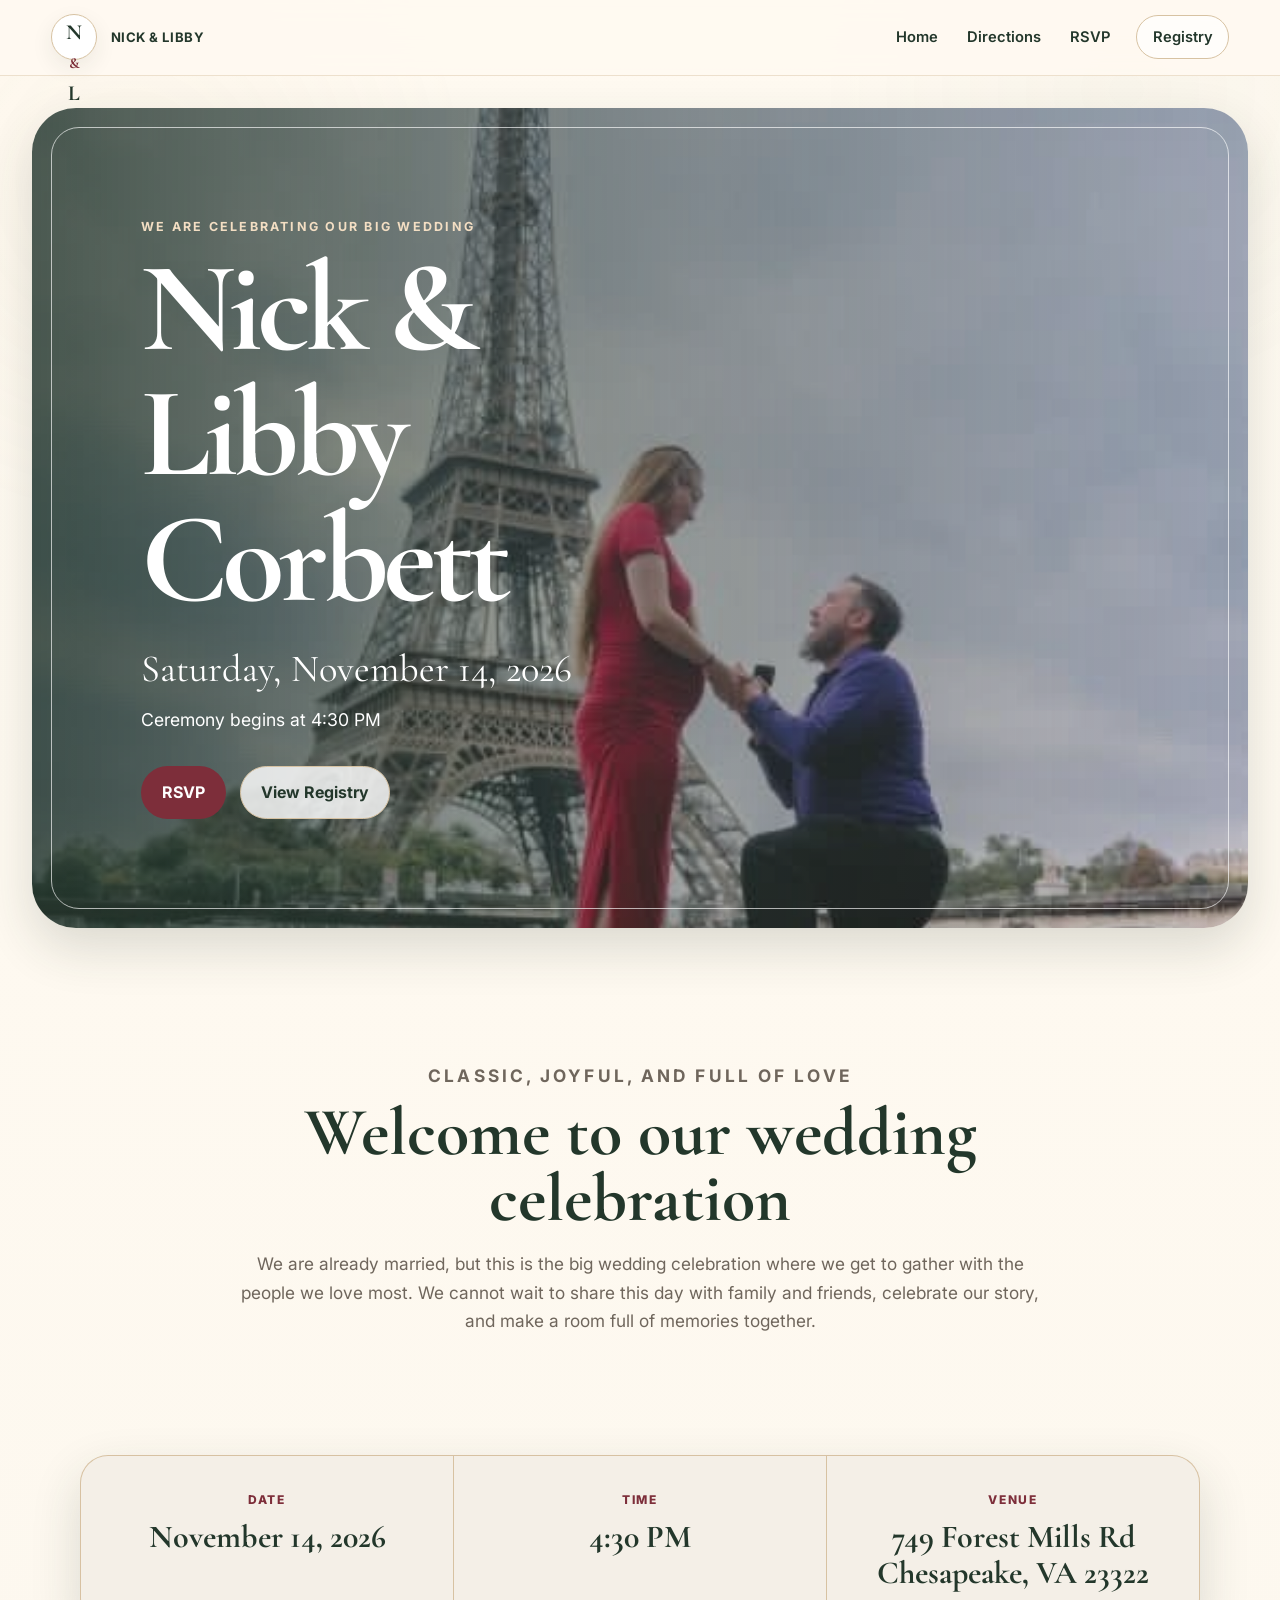
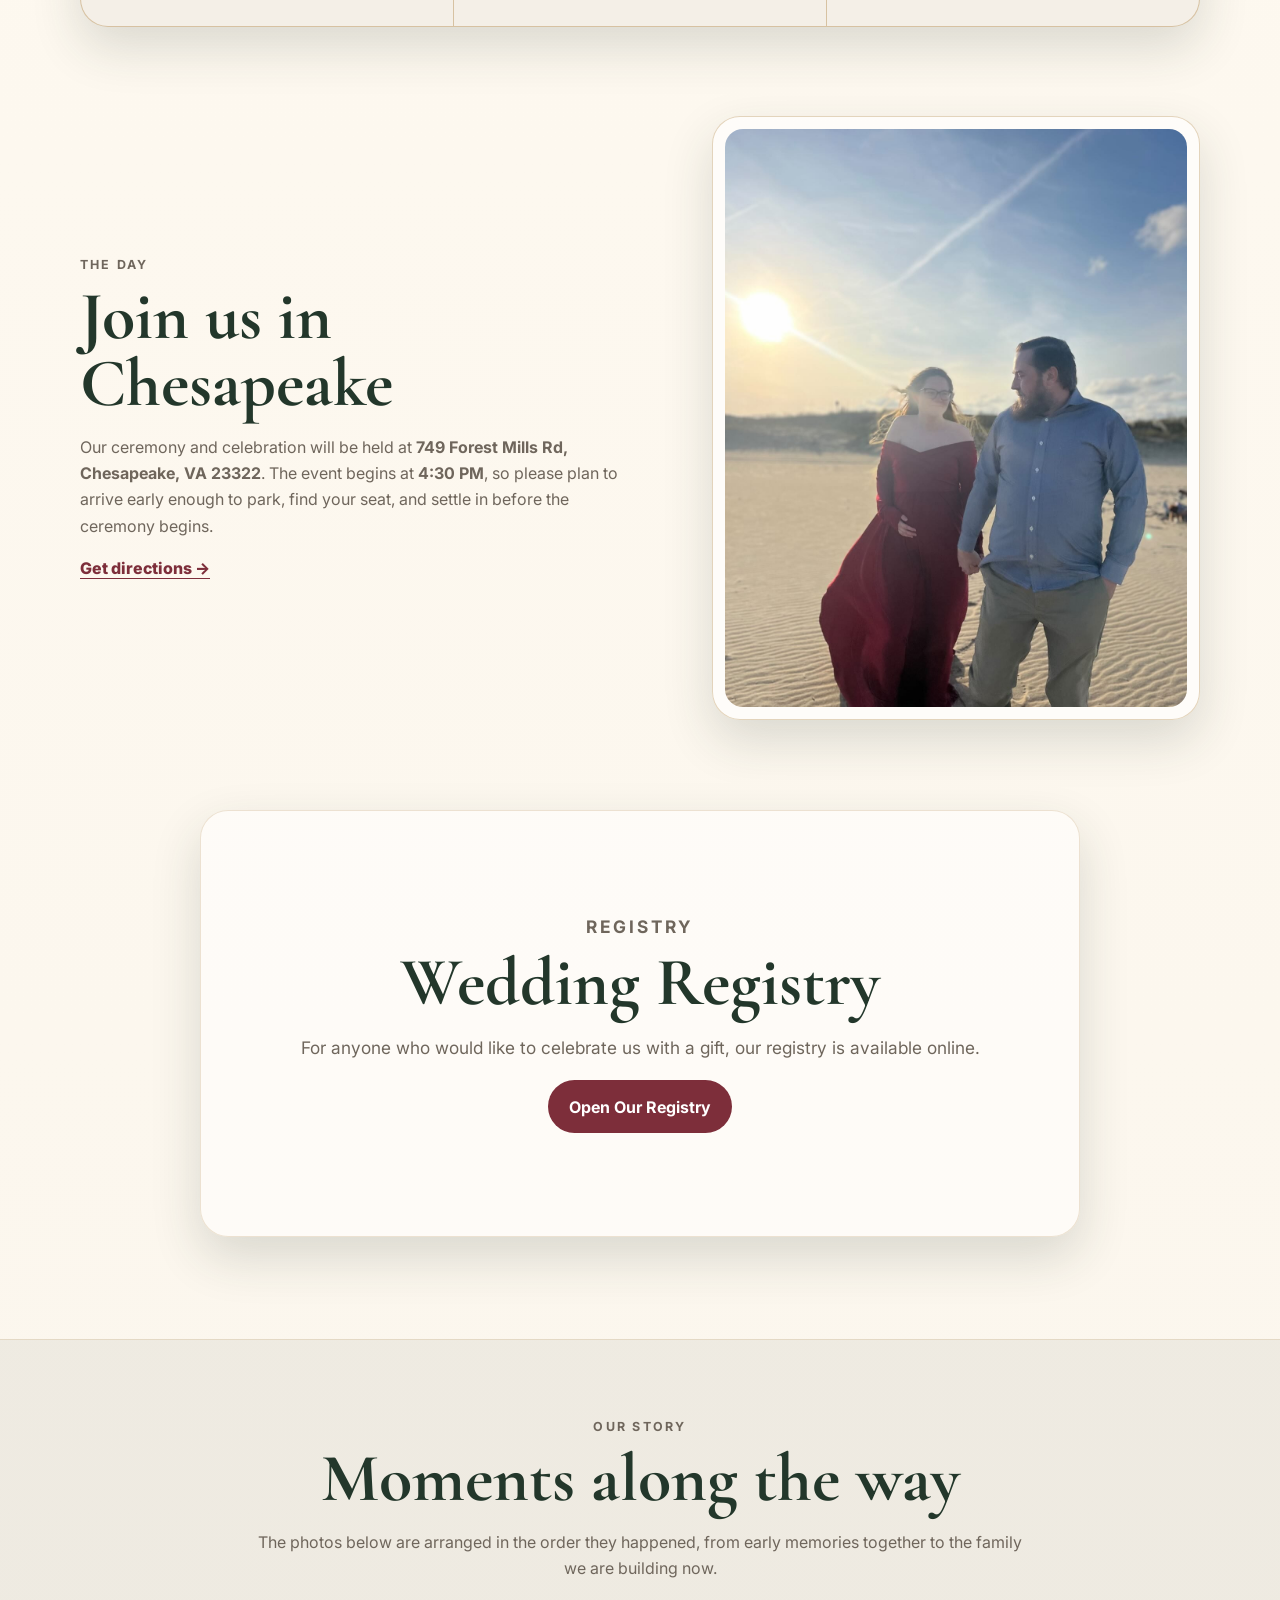
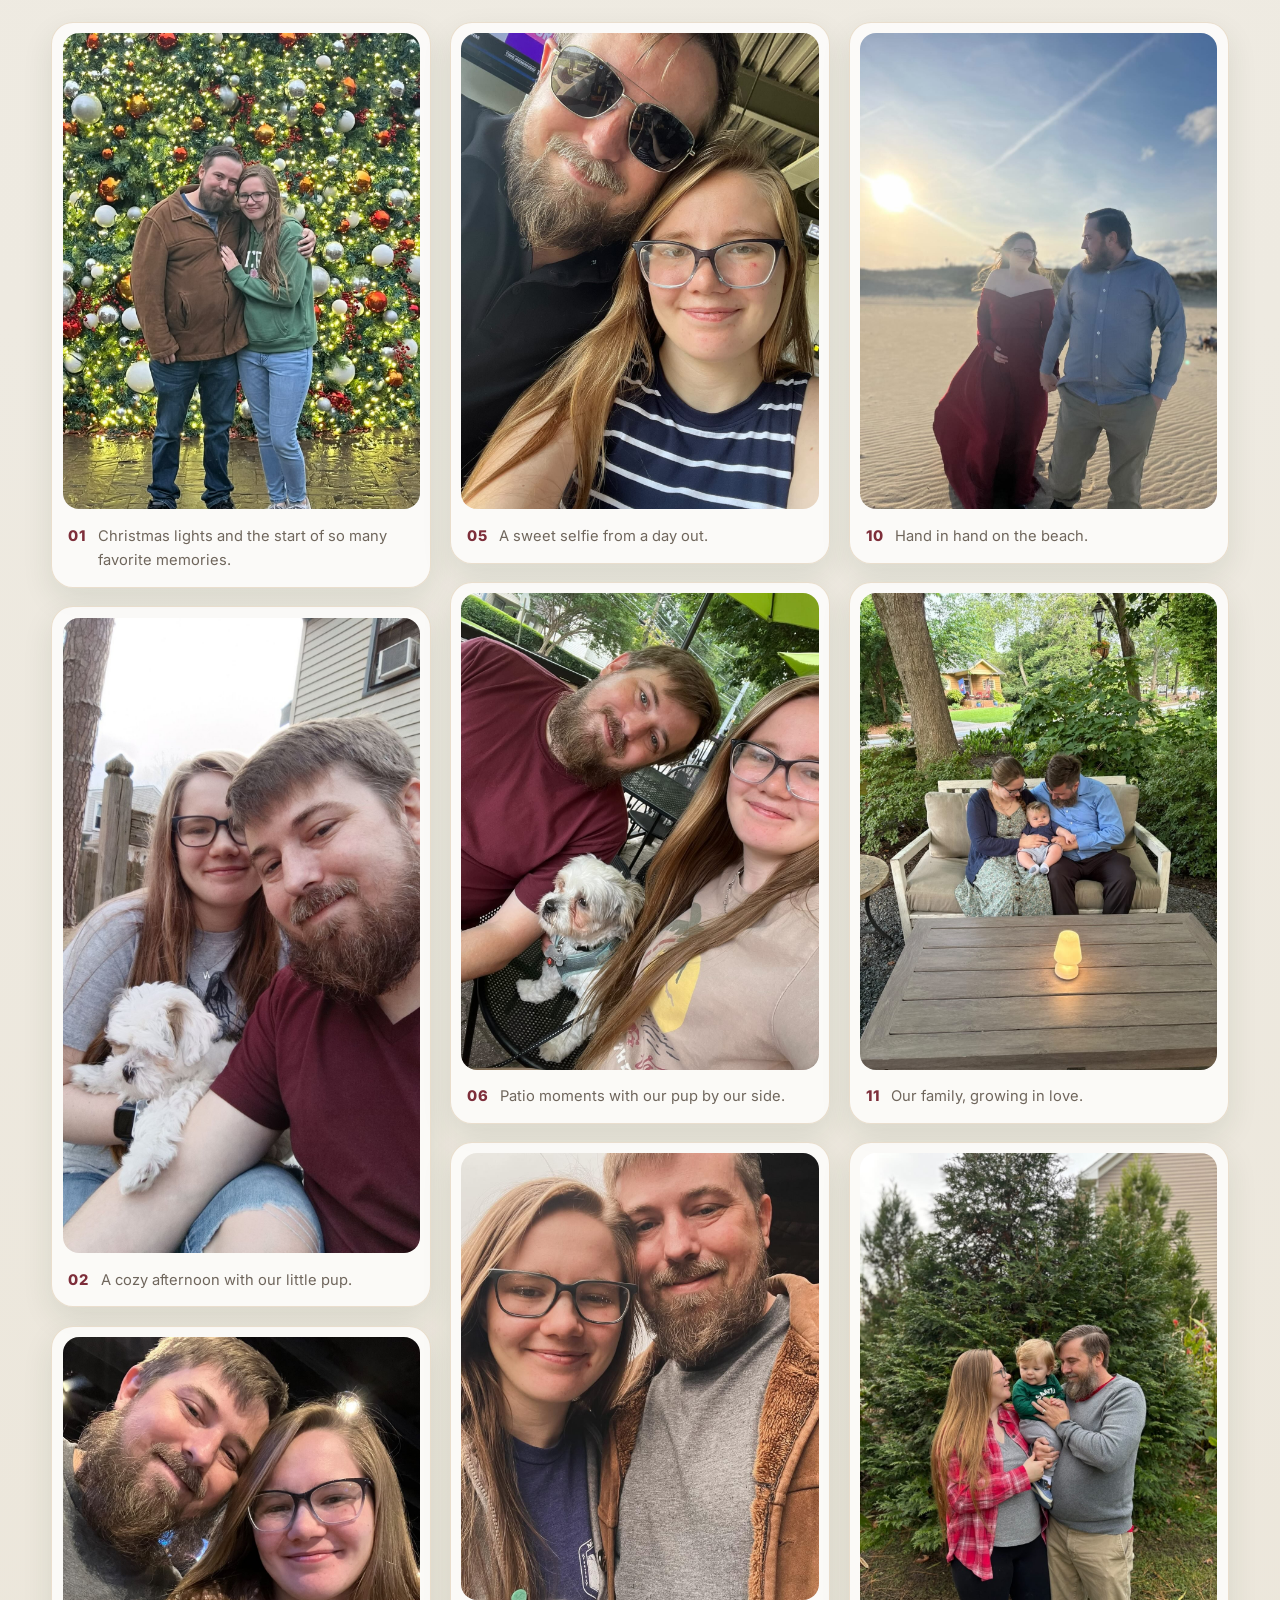
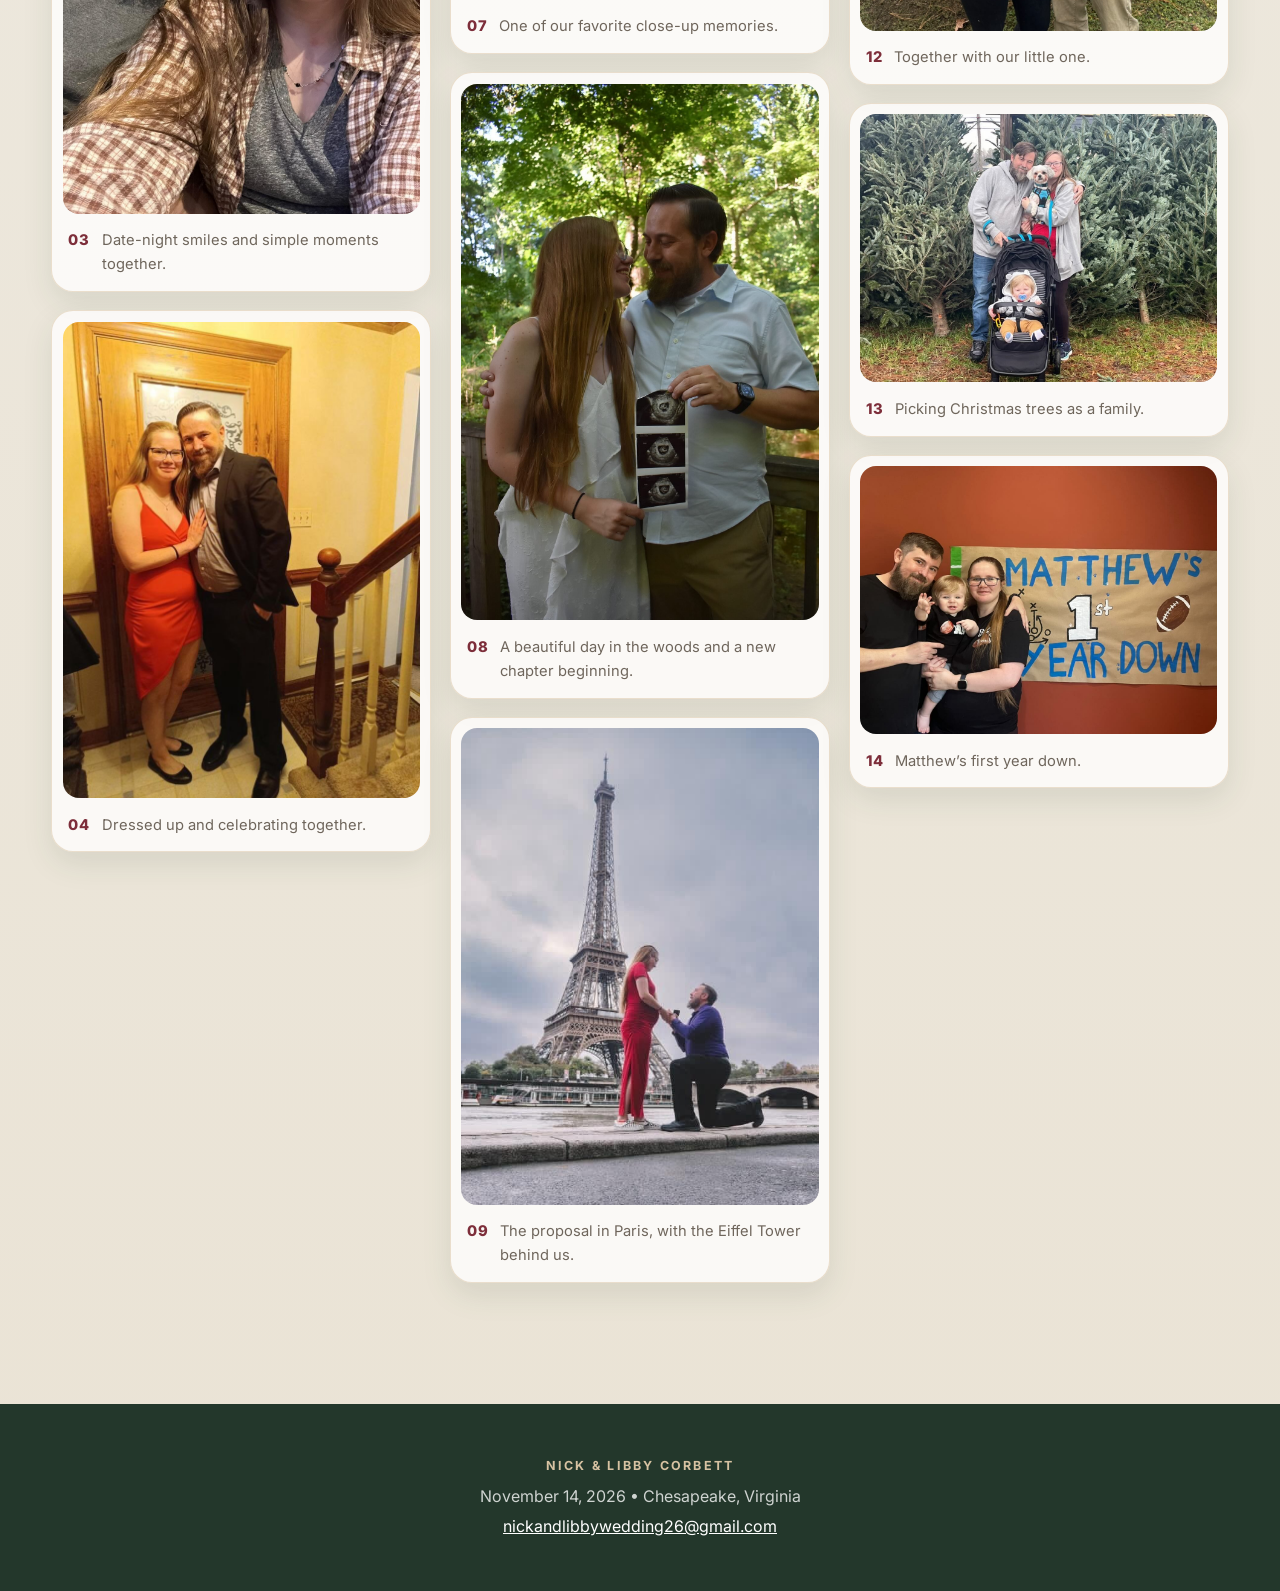
==== index.html @ ddfa7943 "Add files via upload" ====
<!doctype html>
<html lang="en">
<head>
  <meta charset="utf-8">
  <meta name="viewport" content="width=device-width, initial-scale=1">
  <title>Nick & Libby Corbett Wedding</title>
  <meta name="description" content="Wedding celebration website for Nick Corbett and Libby Corbett on November 14, 2026 in Chesapeake, Virginia.">
  <link rel="preconnect" href="https://fonts.googleapis.com">
  <link rel="preconnect" href="https://fonts.gstatic.com" crossorigin>
  <link href="https://fonts.googleapis.com/css2?family=Cormorant+Garamond:wght@500;600;700&family=Inter:wght@400;500;600;700&display=swap" rel="stylesheet">
  <link rel="stylesheet" href="styles.css">
</head>
<body>

<header class="site-header">
  <a class="brand" href="index.html" aria-label="Nick and Libby wedding home">
    <span class="brand-mark">N<span>&</span>L</span>
    <span class="brand-text">Nick & Libby</span>
  </a>
  <button class="nav-toggle" aria-label="Open navigation" aria-expanded="false">☰</button>
  <nav class="main-nav" aria-label="Main navigation">
    <a href="index.html">Home</a>
    <a href="directions.html">Directions</a>
    <a href="rsvp.html">RSVP</a>
    <a class="nav-registry" href="https://www.myregistry.com/wedding-registry/nicholas-corbett-and-libby-menden-chesapeake-va/5467457" target="_blank" rel="noopener">Registry</a>
  </nav>
</header>

<main>
  <section class="hero">
    <div class="hero-media" role="img" aria-label="Nick proposing to Libby in Paris"></div>
    <div class="hero-panel">
      <p class="eyebrow">We are celebrating our big wedding</p>
      <h1>Nick & Libby Corbett</h1>
      <p class="hero-date">Saturday, November 14, 2026</p>
      <p class="hero-time">Ceremony begins at 4:30 PM</p>
      <div class="hero-actions">
        <a class="button primary" href="rsvp.html">RSVP</a>
        <a class="button secondary" href="https://www.myregistry.com/wedding-registry/nicholas-corbett-and-libby-menden-chesapeake-va/5467457" target="_blank" rel="noopener">View Registry</a>
      </div>
    </div>
  </section>

  <section class="intro section-narrow">
    <p class="script-small">Classic, joyful, and full of love</p>
    <h2>Welcome to our wedding celebration</h2>
    <p>We are already married, but this is the big wedding celebration where we get to gather with the people we love most. We cannot wait to share this day with family and friends, celebrate our story, and make a room full of memories together.</p>
  </section>

  <section class="details-band" aria-label="Wedding details">
    <div>
      <span>Date</span>
      <strong>November 14, 2026</strong>
    </div>
    <div>
      <span>Time</span>
      <strong>4:30 PM</strong>
    </div>
    <div>
      <span>Venue</span>
      <strong>749 Forest Mills Rd<br>Chesapeake, VA 23322</strong>
    </div>
  </section>

  <section class="split-section">
    <div class="split-text">
      <p class="eyebrow">The day</p>
      <h2>Join us in Chesapeake</h2>
      <p>Our ceremony and celebration will be held at <strong>749 Forest Mills Rd, Chesapeake, VA 23322</strong>. The event begins at <strong>4:30 PM</strong>, so please plan to arrive early enough to park, find your seat, and settle in before the ceremony begins.</p>
      <a class="text-link" href="directions.html">Get directions →</a>
    </div>
    <div class="feature-photo framed-photo">
      <img src="assets/images/photo-10.jpg" alt="Nick and Libby holding hands on a beach at sunset" loading="lazy">
    </div>
  </section>

  <section class="section-narrow registry-callout">
    <p class="script-small">Registry</p>
    <h2>Wedding Registry</h2>
    <p>For anyone who would like to celebrate us with a gift, our registry is available online.</p>
    <a class="button primary" href="https://www.myregistry.com/wedding-registry/nicholas-corbett-and-libby-menden-chesapeake-va/5467457" target="_blank" rel="noopener">Open Our Registry</a>
  </section>

  <section class="gallery-section">
    <div class="section-heading">
      <p class="eyebrow">Our story</p>
      <h2>Moments along the way</h2>
      <p>The photos below are arranged in the order they happened, from early memories together to the family we are building now.</p>
    </div>
    <div class="memory-gallery">

      <figure class="memory-card">
        <img src="assets/images/photo-01.jpg" alt="Nick and Libby standing together in front of a Christmas tree with lights and ornaments" loading="lazy">
        <figcaption><span>01</span>Christmas lights and the start of so many favorite memories.</figcaption>
      </figure>

      <figure class="memory-card">
        <img src="assets/images/photo-02.jpg" alt="Nick and Libby taking a selfie outdoors with their small white dog" loading="lazy">
        <figcaption><span>02</span>A cozy afternoon with our little pup.</figcaption>
      </figure>

      <figure class="memory-card">
        <img src="assets/images/photo-03.jpg" alt="Nick and Libby smiling together in a close-up selfie" loading="lazy">
        <figcaption><span>03</span>Date-night smiles and simple moments together.</figcaption>
      </figure>

      <figure class="memory-card">
        <img src="assets/images/photo-04.jpg" alt="Nick and Libby dressed formally indoors near a staircase" loading="lazy">
        <figcaption><span>04</span>Dressed up and celebrating together.</figcaption>
      </figure>

      <figure class="memory-card">
        <img src="assets/images/photo-05.jpg" alt="Nick and Libby smiling together in a close selfie at an event" loading="lazy">
        <figcaption><span>05</span>A sweet selfie from a day out.</figcaption>
      </figure>

      <figure class="memory-card">
        <img src="assets/images/photo-06.jpg" alt="Nick and Libby sitting outdoors at a patio table with their small white dog" loading="lazy">
        <figcaption><span>06</span>Patio moments with our pup by our side.</figcaption>
      </figure>

      <figure class="memory-card">
        <img src="assets/images/photo-07.jpg" alt="Nick and Libby smiling together in a close-up outdoor selfie" loading="lazy">
        <figcaption><span>07</span>One of our favorite close-up memories.</figcaption>
      </figure>

      <figure class="memory-card">
        <img src="assets/images/photo-08.jpg" alt="Nick and Libby standing together outdoors and holding sonogram photos" loading="lazy">
        <figcaption><span>08</span>A beautiful day in the woods and a new chapter beginning.</figcaption>
      </figure>

      <figure class="memory-card">
        <img src="assets/images/photo-09.jpg" alt="Nick proposing to Libby in front of the Eiffel Tower in Paris" loading="lazy">
        <figcaption><span>09</span>The proposal in Paris, with the Eiffel Tower behind us.</figcaption>
      </figure>

      <figure class="memory-card">
        <img src="assets/images/photo-10.jpg" alt="Nick and Libby holding hands on a beach at sunset" loading="lazy">
        <figcaption><span>10</span>Hand in hand on the beach.</figcaption>
      </figure>

      <figure class="memory-card">
        <img src="assets/images/photo-11.jpg" alt="Nick and Libby sitting with their baby on an outdoor couch" loading="lazy">
        <figcaption><span>11</span>Our family, growing in love.</figcaption>
      </figure>

      <figure class="memory-card">
        <img src="assets/images/photo-12.jpg" alt="Nick and Libby holding their child outdoors in front of greenery" loading="lazy">
        <figcaption><span>12</span>Together with our little one.</figcaption>
      </figure>

      <figure class="memory-card">
        <img src="assets/images/photo-13.jpg" alt="Nick, Libby, their child, and their dog at a Christmas tree lot" loading="lazy">
        <figcaption><span>13</span>Picking Christmas trees as a family.</figcaption>
      </figure>

      <figure class="memory-card">
        <img src="assets/images/photo-14.jpg" alt="Nick, Libby, and their child standing near a first birthday football sign" loading="lazy">
        <figcaption><span>14</span>Matthew’s first year down.</figcaption>
      </figure>
    </div>
  </section>
</main>

<footer class="site-footer">
  <p class="script-small">Nick & Libby Corbett</p>
  <p>November 14, 2026 • Chesapeake, Virginia</p>
  <p><a href="mailto:nickandlibbywedding26@gmail.com">nickandlibbywedding26@gmail.com</a></p>
</footer>
<script src="script.js"></script>

</body>
</html>
---- styles.css ----
:root {
  --ivory: #fffaf1;
  --warm-ivory: #f7efe1;
  --champagne: #d7c2a2;
  --deep-green: #23372b;
  --sage: #7b8b73;
  --burgundy: #7d2e3a;
  --ink: #2b2926;
  --muted: #6f665c;
  --white: #ffffff;
  --shadow: 0 20px 50px rgba(35, 55, 43, 0.16);
  --radius: 28px;
}

* { box-sizing: border-box; }
html { scroll-behavior: smooth; }
body {
  margin: 0;
  background: linear-gradient(180deg, var(--ivory), #fbf6ed 55%, var(--warm-ivory));
  color: var(--ink);
  font-family: "Inter", system-ui, -apple-system, BlinkMacSystemFont, "Segoe UI", sans-serif;
  line-height: 1.65;
}
body::before {
  content: "";
  position: fixed;
  inset: 0;
  pointer-events: none;
  opacity: .25;
  background-image:
    radial-gradient(circle at 10% 20%, rgba(215, 194, 162, .25), transparent 22rem),
    radial-gradient(circle at 88% 10%, rgba(123, 139, 115, .18), transparent 20rem),
    radial-gradient(circle at 50% 100%, rgba(125, 46, 58, .08), transparent 24rem);
  z-index: -1;
}

a { color: inherit; }
img { max-width: 100%; display: block; }

.site-header {
  position: sticky;
  top: 0;
  z-index: 20;
  display: flex;
  justify-content: space-between;
  align-items: center;
  gap: 1rem;
  padding: .9rem clamp(1rem, 4vw, 4rem);
  background: rgba(255, 250, 241, .86);
  backdrop-filter: blur(16px);
  border-bottom: 1px solid rgba(215, 194, 162, .45);
}
.brand {
  display: inline-flex;
  align-items: center;
  gap: .85rem;
  text-decoration: none;
  font-weight: 700;
  color: var(--deep-green);
}
.brand-mark {
  display: grid;
  place-items: center;
  width: 46px;
  height: 46px;
  border: 1px solid var(--champagne);
  border-radius: 50%;
  font-family: "Cormorant Garamond", Georgia, serif;
  font-size: 1.35rem;
  background: var(--white);
  box-shadow: 0 8px 22px rgba(35,55,43,.08);
}
.brand-mark span { color: var(--burgundy); font-size: .95rem; margin: 0 .05rem; }
.brand-text { letter-spacing: .04em; text-transform: uppercase; font-size: .82rem; }
.main-nav {
  display: flex;
  align-items: center;
  gap: clamp(.75rem, 2vw, 1.5rem);
  font-size: .92rem;
  font-weight: 600;
}
.main-nav a {
  text-decoration: none;
  color: var(--deep-green);
  padding: .45rem .15rem;
  border-bottom: 1px solid transparent;
}
.main-nav a:hover { border-bottom-color: var(--champagne); }
.nav-registry {
  border: 1px solid var(--champagne) !important;
  padding: .55rem .95rem !important;
  border-radius: 999px;
  background: rgba(255,255,255,.65);
}
.nav-toggle {
  display: none;
  border: 0;
  background: var(--deep-green);
  color: white;
  border-radius: 999px;
  width: 42px;
  height: 42px;
  font-size: 1.2rem;
}

.hero {
  position: relative;
  min-height: 78vh;
  display: grid;
  align-items: center;
  padding: clamp(2rem, 6vw, 6rem);
  isolation: isolate;
}
.hero-media {
  position: absolute;
  inset: clamp(1rem, 3vw, 2rem);
  background: linear-gradient(90deg, rgba(35,55,43,.78), rgba(35,55,43,.38), rgba(35,55,43,.08)), url("assets/images/photo-09.jpg") center / cover no-repeat;
  border-radius: calc(var(--radius) + 16px);
  box-shadow: var(--shadow);
  overflow: hidden;
  z-index: -1;
}
.hero-media::after {
  content: "";
  position: absolute;
  inset: 1.2rem;
  border: 1px solid rgba(255,255,255,.65);
  border-radius: var(--radius);
}
.hero-panel {
  width: min(720px, 100%);
  color: white;
  padding: clamp(2rem, 6vw, 4rem);
}
.eyebrow, .script-small {
  margin: 0 0 .55rem;
  color: var(--burgundy);
  font-size: .78rem;
  font-weight: 700;
  letter-spacing: .18em;
  text-transform: uppercase;
}
.hero .eyebrow { color: #f3dec3; }
h1, h2, h3 {
  font-family: "Cormorant Garamond", Georgia, serif;
  line-height: .98;
  font-weight: 700;
  color: var(--deep-green);
  margin: 0;
}
.hero h1 {
  color: white;
  font-size: clamp(4rem, 10vw, 9.5rem);
  letter-spacing: -.045em;
  max-width: 780px;
}
.hero-date {
  margin: 1rem 0 0;
  font-family: "Cormorant Garamond", Georgia, serif;
  font-size: clamp(1.7rem, 3vw, 2.6rem);
}
.hero-time { margin: .2rem 0 2rem; font-size: 1.1rem; }
.hero-actions, .button-stack {
  display: flex;
  flex-wrap: wrap;
  gap: .9rem;
  align-items: center;
}
.button {
  display: inline-flex;
  justify-content: center;
  align-items: center;
  min-height: 48px;
  padding: .78rem 1.25rem;
  border-radius: 999px;
  text-decoration: none;
  font-weight: 700;
  border: 1px solid transparent;
  cursor: pointer;
  transition: transform .2s ease, box-shadow .2s ease, background .2s ease;
}
.button:hover { transform: translateY(-2px); box-shadow: 0 10px 24px rgba(35,55,43,.14); }
.button.primary { background: var(--burgundy); color: white; }
.button.secondary { background: rgba(255,255,255,.82); color: var(--deep-green); border-color: var(--champagne); }

.section-narrow {
  max-width: 880px;
  margin: 0 auto;
  padding: clamp(4rem, 8vw, 7rem) clamp(1.25rem, 4vw, 2rem);
  text-align: center;
}
.section-narrow h2, .section-heading h2, .split-text h2, .directions-panel h2, .form-card h2 {
  font-size: clamp(2.4rem, 6vw, 4.25rem);
  margin-bottom: 1rem;
}
.section-narrow p { color: var(--muted); font-size: 1.08rem; }
.details-band {
  width: min(1120px, calc(100% - 2rem));
  margin: 0 auto;
  display: grid;
  grid-template-columns: repeat(3, 1fr);
  gap: 1px;
  border: 1px solid rgba(215,194,162,.6);
  border-radius: var(--radius);
  overflow: hidden;
  box-shadow: var(--shadow);
  background: var(--champagne);
}
.details-band div {
  background: rgba(255,255,255,.74);
  padding: clamp(1.3rem, 3vw, 2.1rem);
  text-align: center;
}
.details-band span {
  display: block;
  color: var(--burgundy);
  font-weight: 800;
  letter-spacing: .16em;
  text-transform: uppercase;
  font-size: .75rem;
  margin-bottom: .55rem;
}
.details-band strong {
  color: var(--deep-green);
  font-family: "Cormorant Garamond", Georgia, serif;
  font-size: clamp(1.35rem, 3vw, 2rem);
  line-height: 1.15;
}

.split-section {
  width: min(1120px, calc(100% - 2rem));
  margin: clamp(4rem, 7vw, 7rem) auto;
  display: grid;
  grid-template-columns: 1fr .88fr;
  gap: clamp(2rem, 6vw, 5rem);
  align-items: center;
}
.split-text p { color: var(--muted); }
.text-link {
  color: var(--burgundy);
  font-weight: 800;
  text-decoration: none;
  border-bottom: 1px solid currentColor;
}
.framed-photo {
  padding: .75rem;
  border: 1px solid rgba(215,194,162,.7);
  border-radius: var(--radius);
  background: rgba(255,255,255,.62);
  box-shadow: var(--shadow);
}
.framed-photo img { border-radius: calc(var(--radius) - 10px); aspect-ratio: 4 / 5; object-fit: cover; }
.registry-callout {
  background: rgba(255,255,255,.54);
  border: 1px solid rgba(215,194,162,.45);
  border-radius: var(--radius);
  box-shadow: var(--shadow);
  margin-bottom: clamp(4rem, 8vw, 7rem);
}

.gallery-section {
  padding: clamp(3rem, 6vw, 6rem) clamp(1rem, 4vw, 4rem) clamp(5rem, 8vw, 8rem);
  background: rgba(35, 55, 43, .06);
  border-top: 1px solid rgba(215,194,162,.45);
}
.section-heading {
  max-width: 780px;
  margin: 0 auto 2.5rem;
  text-align: center;
}
.section-heading p { color: var(--muted); }
.memory-gallery {
  columns: 3 280px;
  column-gap: 1.15rem;
  max-width: 1220px;
  margin: 0 auto;
}
.memory-card {
  display: inline-block;
  width: 100%;
  margin: 0 0 1.15rem;
  padding: .65rem;
  background: rgba(255,255,255,.76);
  border: 1px solid rgba(215,194,162,.5);
  border-radius: 22px;
  box-shadow: 0 12px 30px rgba(35,55,43,.1);
  break-inside: avoid;
}
.memory-card img {
  width: 100%;
  border-radius: 16px;
}
.memory-card figcaption {
  display: flex;
  gap: .7rem;
  align-items: flex-start;
  padding: .9rem .35rem .25rem;
  color: var(--muted);
  font-size: .92rem;
}
.memory-card figcaption span {
  color: var(--burgundy);
  font-weight: 800;
  letter-spacing: .08em;
}

.page-hero {
  width: min(1120px, calc(100% - 2rem));
  margin: clamp(2rem, 5vw, 4rem) auto;
  text-align: center;
  padding: clamp(3rem, 7vw, 6rem) clamp(1rem, 4vw, 3rem);
  border-radius: calc(var(--radius) + 10px);
  background: linear-gradient(135deg, rgba(255,255,255,.82), rgba(247,239,225,.9));
  border: 1px solid rgba(215,194,162,.6);
  box-shadow: var(--shadow);
}
.page-hero h1 { font-size: clamp(3.2rem, 9vw, 7.5rem); }
.page-hero p:not(.eyebrow) { color: var(--muted); font-size: 1.1rem; max-width: 720px; margin: 1rem auto 0; }
.small-hero { margin-bottom: 2rem; }

.map-layout {
  width: min(1120px, calc(100% - 2rem));
  margin: 0 auto clamp(5rem, 8vw, 8rem);
  display: grid;
  grid-template-columns: 1.25fr .75fr;
  gap: 1.5rem;
  align-items: stretch;
}
.map-card, .directions-panel, .form-card {
  background: rgba(255,255,255,.74);
  border: 1px solid rgba(215,194,162,.55);
  border-radius: var(--radius);
  box-shadow: var(--shadow);
}
.map-card { overflow: hidden; min-height: 520px; }
.map-card iframe { width: 100%; height: 100%; min-height: 520px; border: 0; display: block; }
.directions-panel { padding: clamp(1.5rem, 4vw, 2.5rem); }
.directions-panel p { color: var(--muted); }
.directions-panel .button { width: 100%; }
.button-stack { flex-direction: column; align-items: stretch; }
.note { font-size: .95rem; border-top: 1px solid rgba(215,194,162,.55); padding-top: 1rem; margin-top: 1.5rem; }

.form-shell {
  width: min(900px, calc(100% - 2rem));
  margin: 0 auto clamp(5rem, 8vw, 8rem);
}
.rsvp-form { display: grid; gap: 1.25rem; }
.form-card { padding: clamp(1.4rem, 4vw, 2.25rem); }
.form-card h2 { font-size: clamp(2rem, 5vw, 3.2rem); }
.form-grid {
  display: grid;
  grid-template-columns: repeat(2, minmax(0, 1fr));
  gap: 1rem;
}
label {
  display: grid;
  gap: .35rem;
  color: var(--deep-green);
  font-weight: 800;
  font-size: .92rem;
}
input, select, textarea {
  width: 100%;
  min-height: 48px;
  border: 1px solid rgba(35,55,43,.22);
  border-radius: 14px;
  padding: .75rem .9rem;
  background: rgba(255,255,255,.9);
  color: var(--ink);
  font: inherit;
}
textarea { resize: vertical; }
input:focus, select:focus, textarea:focus {
  outline: 3px solid rgba(125,46,58,.18);
  border-color: var(--burgundy);
}
.form-help, .fine-print { color: var(--muted); margin-top: -.4rem; }
.guest-list { display: grid; gap: 1rem; margin: 1rem 0; }
.guest-card {
  position: relative;
  display: grid;
  grid-template-columns: 1fr 220px auto;
  gap: .85rem;
  align-items: end;
  padding: 1rem;
  border-radius: 18px;
  background: rgba(247,239,225,.72);
  border: 1px dashed rgba(123,139,115,.6);
}
.remove-guest {
  min-height: 46px;
  border: 1px solid rgba(125,46,58,.24);
  color: var(--burgundy);
  background: white;
  border-radius: 999px;
  font-weight: 800;
  cursor: pointer;
  padding: .6rem .9rem;
}
.add-guest { width: fit-content; }
.submit-row {
  display: flex;
  flex-wrap: wrap;
  align-items: center;
  gap: 1rem;
  padding: .25rem;
}
.thank-you-hero { min-height: 55vh; display: grid; place-content: center; }
.centered-actions { justify-content: center; }

.site-footer {
  text-align: center;
  padding: 3rem 1rem;
  color: rgba(255,255,255,.78);
  background: var(--deep-green);
}
.site-footer .script-small { color: var(--champagne); margin-bottom: .4rem; }
.site-footer p { margin: .25rem 0; }
.site-footer a { color: white; }

@media (max-width: 820px) {
  .nav-toggle { display: inline-grid; place-items: center; }
  .main-nav {
    position: absolute;
    left: 1rem;
    right: 1rem;
    top: calc(100% + .5rem);
    display: none;
    flex-direction: column;
    align-items: stretch;
    padding: 1rem;
    background: rgba(255,250,241,.98);
    border: 1px solid rgba(215,194,162,.65);
    border-radius: 18px;
    box-shadow: var(--shadow);
  }
  .main-nav.is-open { display: flex; }
  .main-nav a { padding: .7rem .8rem; }
  .hero { min-height: 72vh; padding: 1rem; align-items: end; }
  .hero-media { inset: .75rem; background-position: center; }
  .hero-panel { padding: 2rem 1.25rem; }
  .hero h1 { font-size: clamp(3.5rem, 18vw, 6rem); }
  .details-band { grid-template-columns: 1fr; }
  .split-section, .map-layout { grid-template-columns: 1fr; }
  .map-card, .map-card iframe { min-height: 390px; }
  .form-grid, .guest-card { grid-template-columns: 1fr; }
  .add-guest { width: 100%; }
  .submit-row .button { width: 100%; }
}

@media (max-width: 520px) {
  .brand-text { display: none; }
  .hero-actions .button, .button-stack .button { width: 100%; }
  .memory-card figcaption { font-size: .88rem; }
}
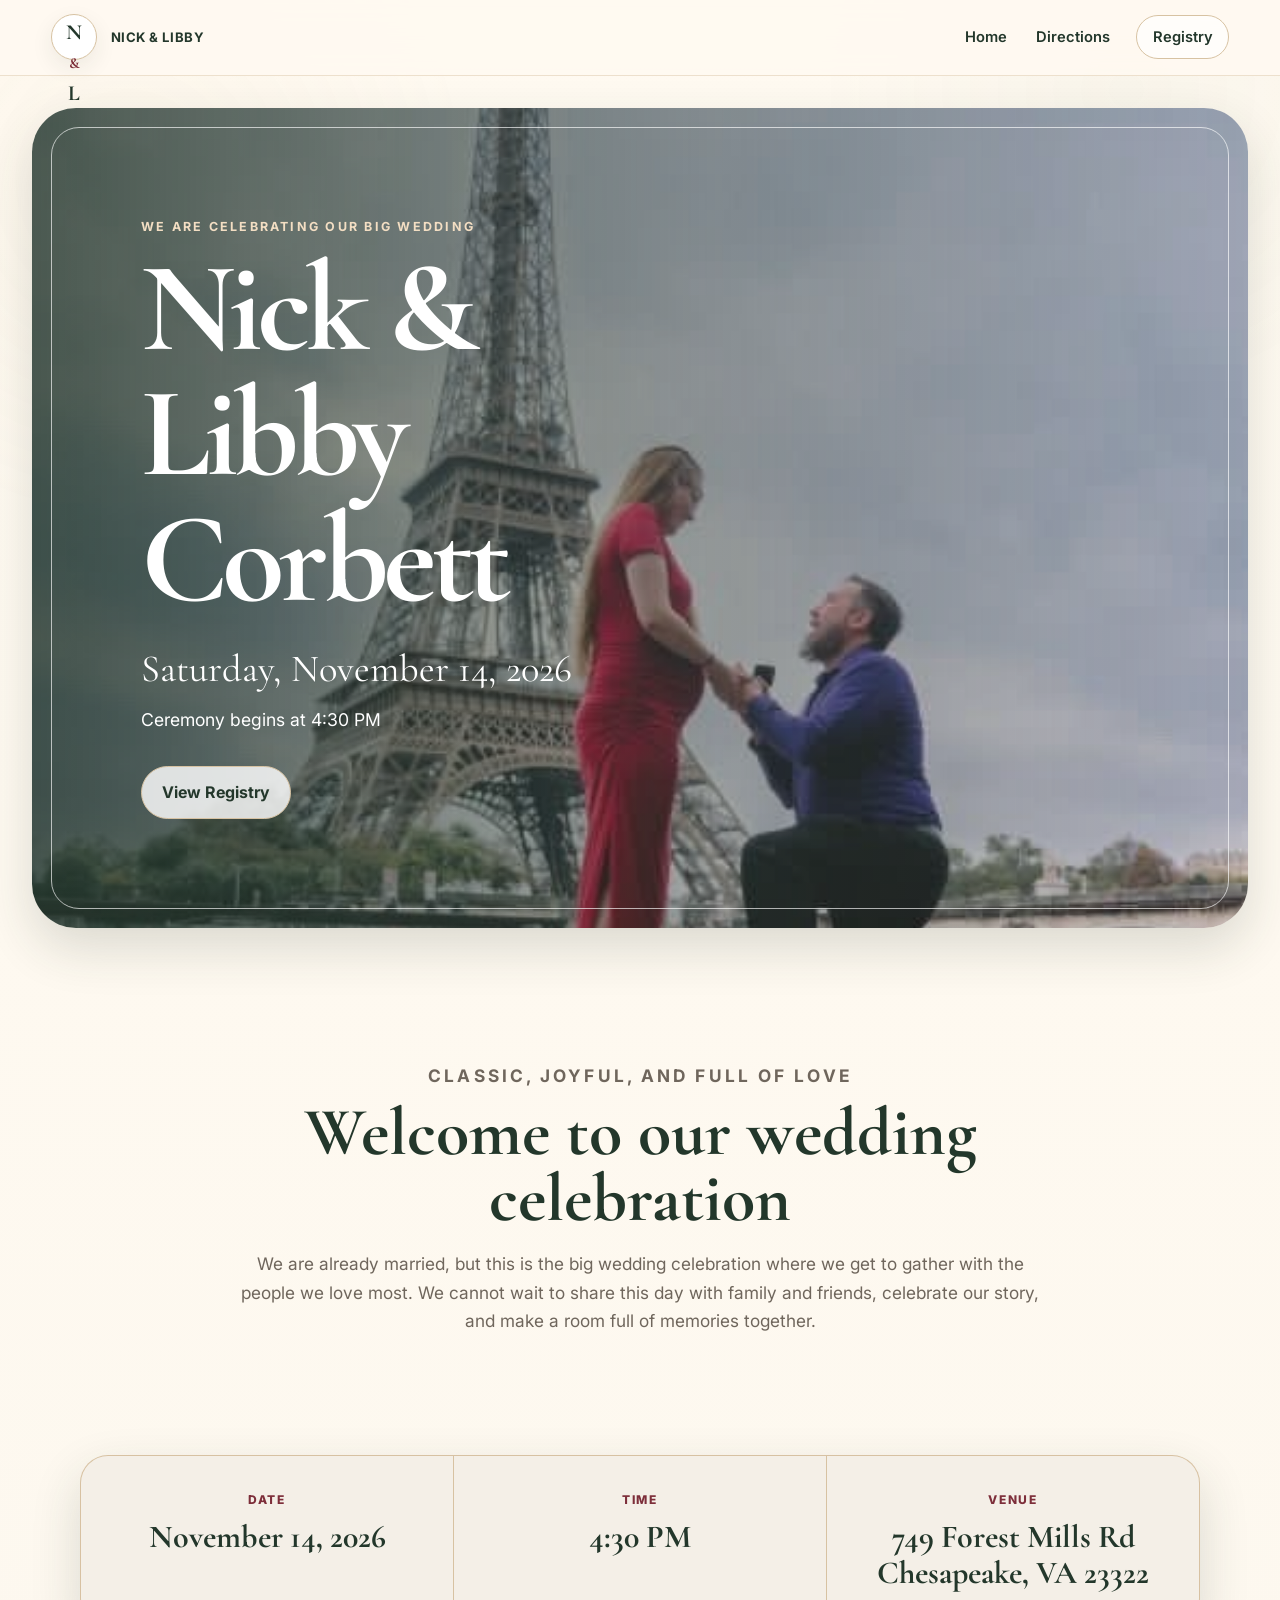
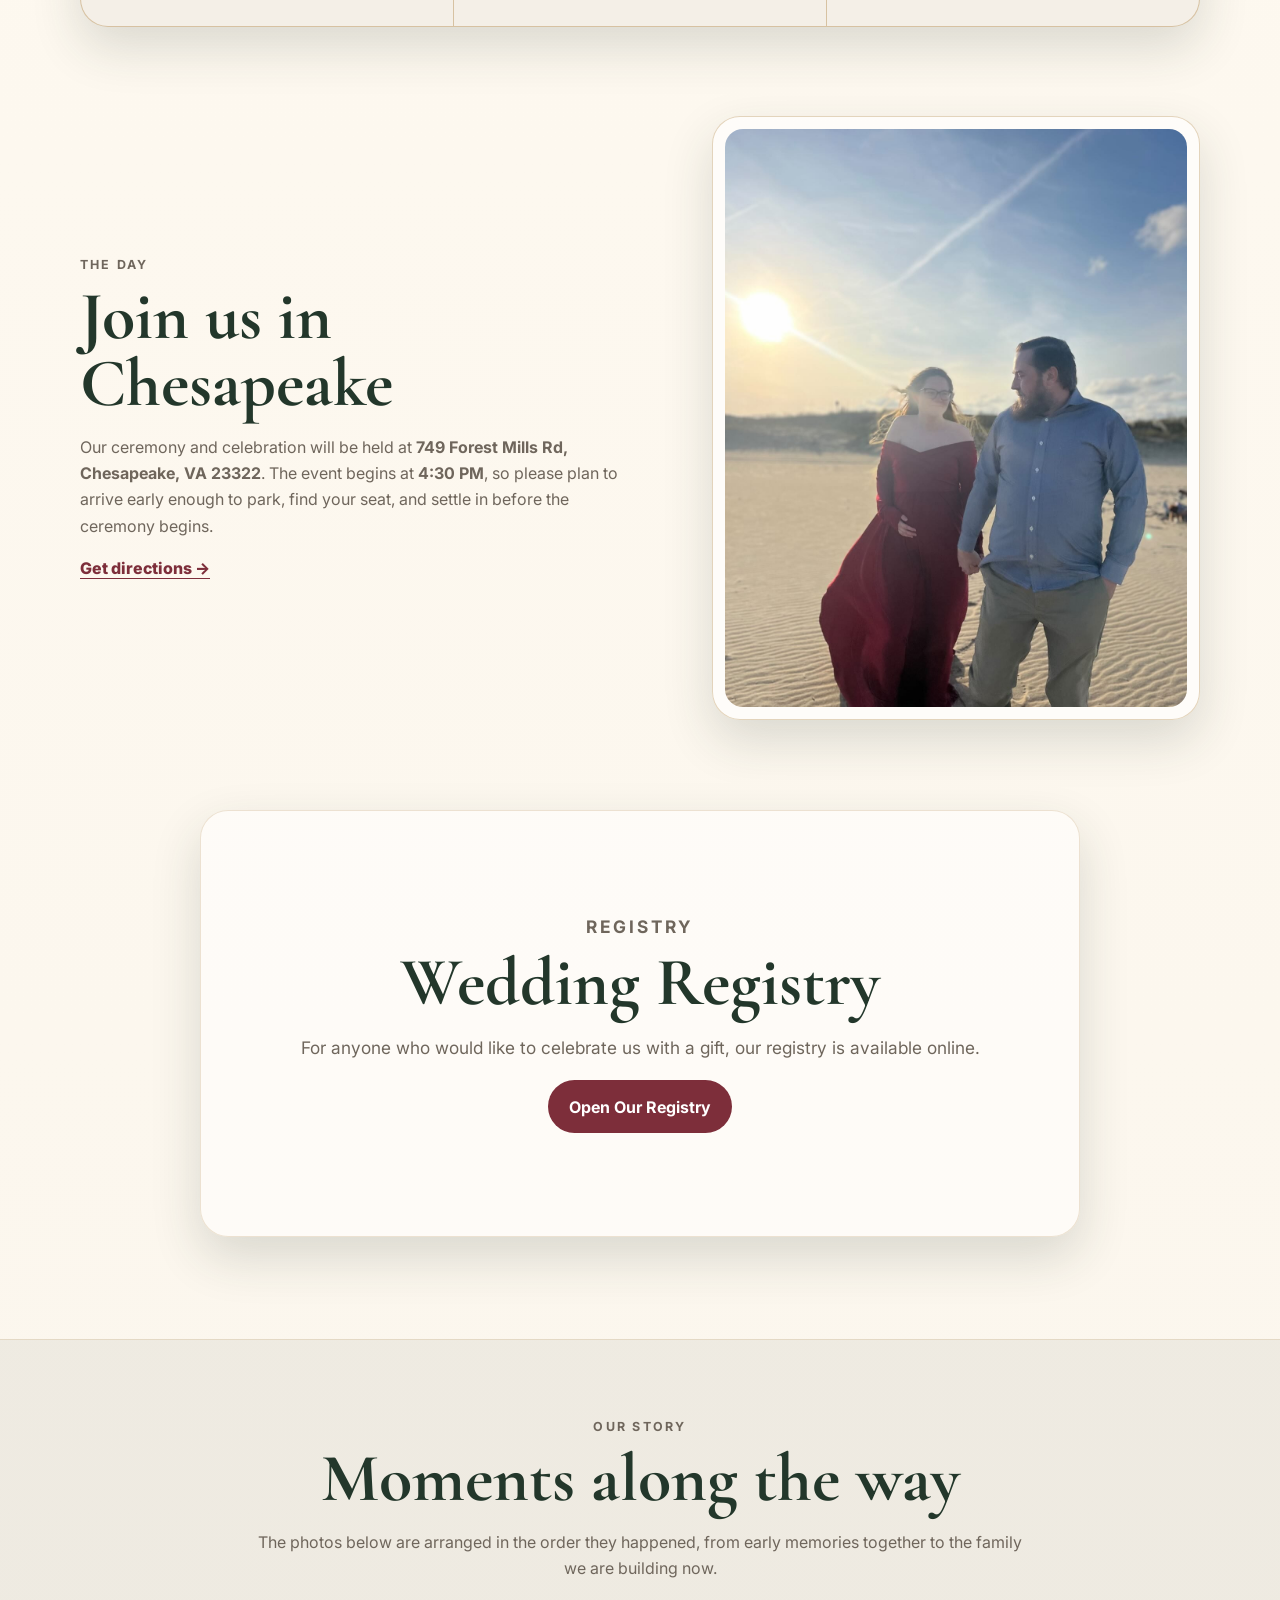
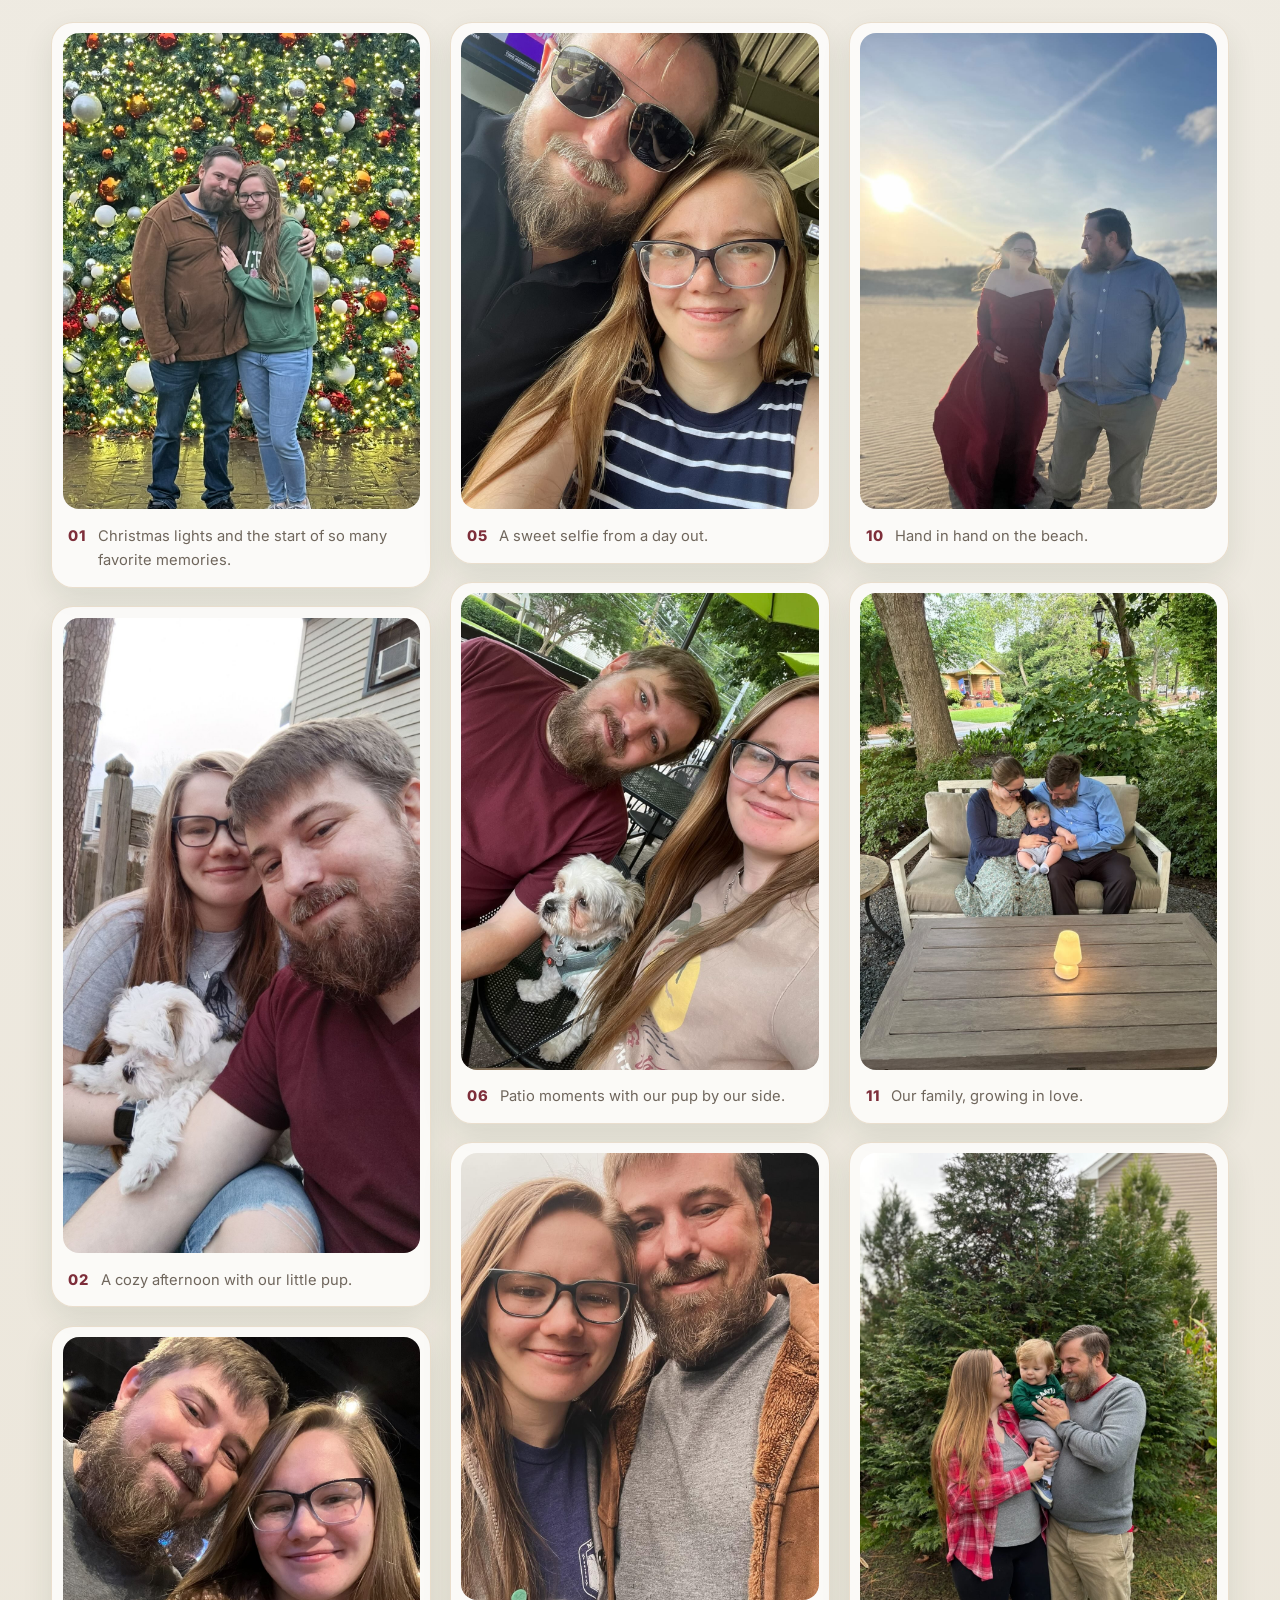
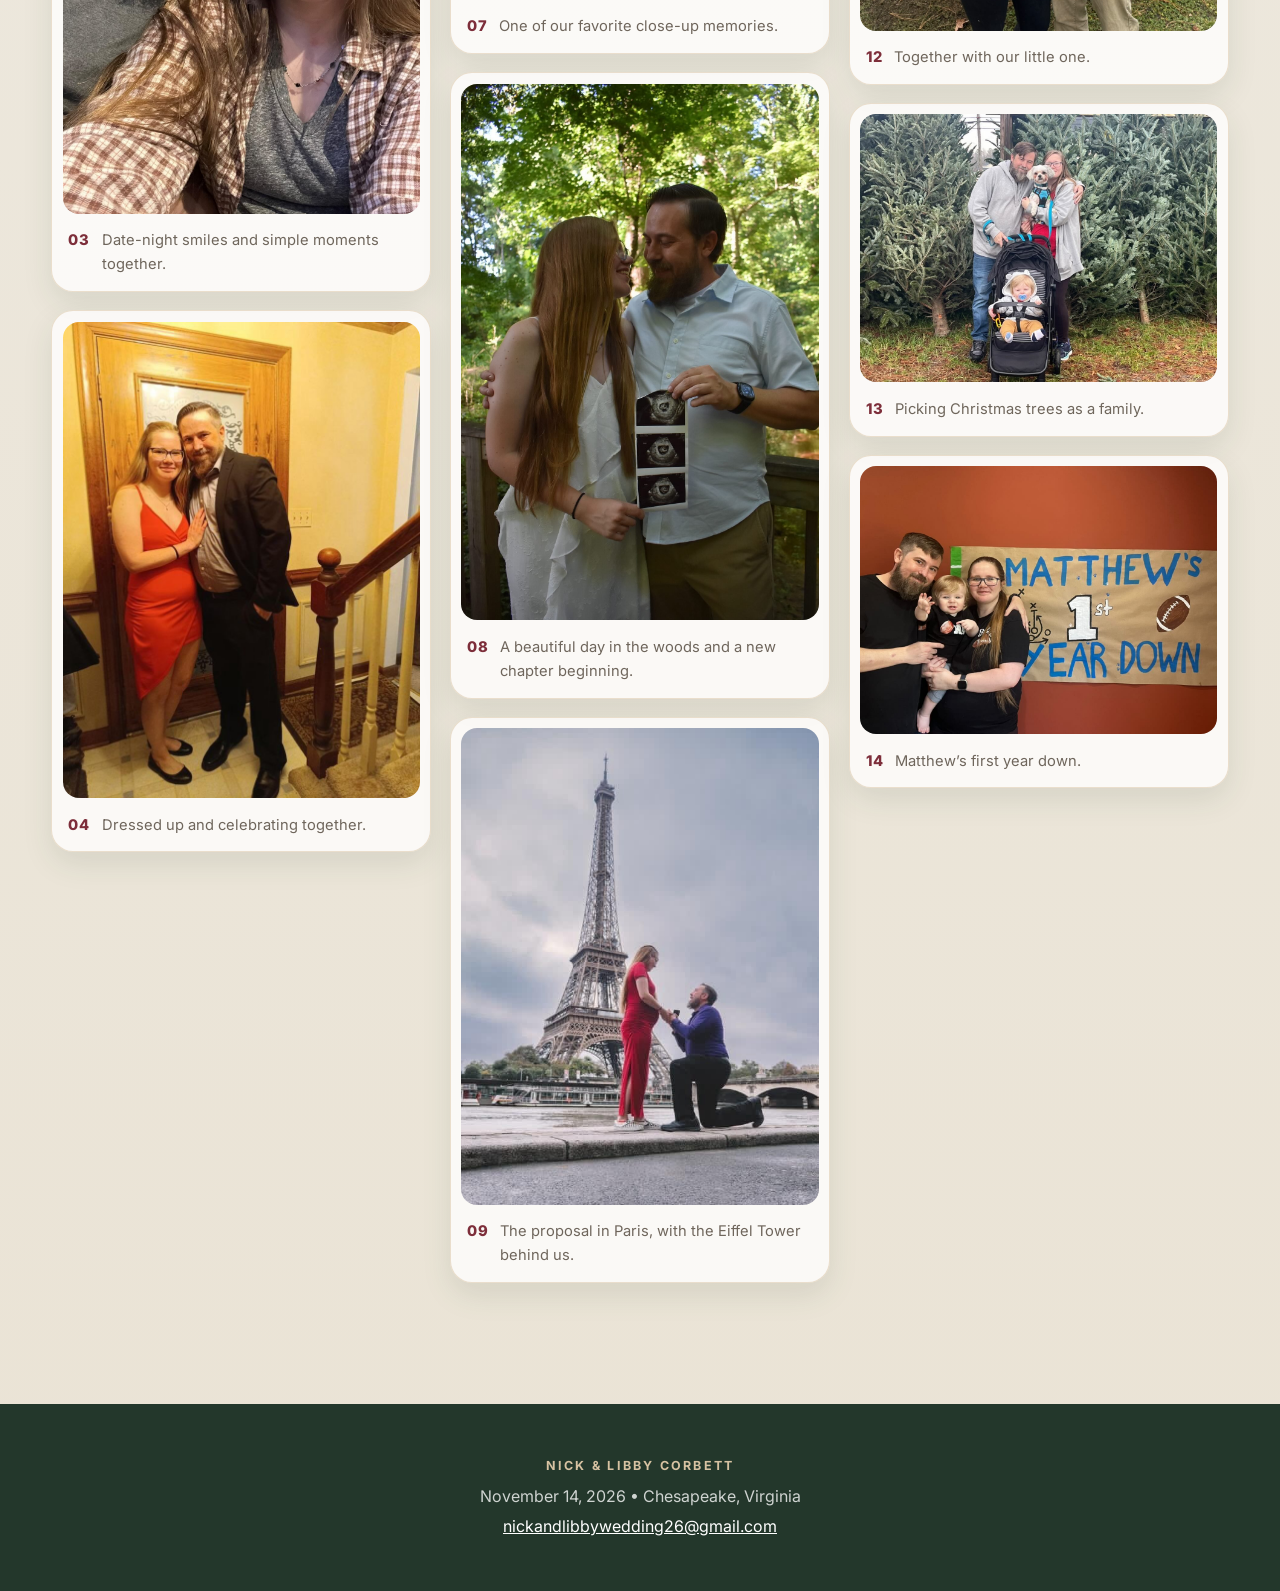
==== commit 987522b9: "Update index.html" ====
--- a/index.html
+++ b/index.html
@@ -21,7 +21,6 @@
   <nav class="main-nav" aria-label="Main navigation">
     <a href="index.html">Home</a>
     <a href="directions.html">Directions</a>
-    <a href="rsvp.html">RSVP</a>
     <a class="nav-registry" href="https://www.myregistry.com/wedding-registry/nicholas-corbett-and-libby-menden-chesapeake-va/5467457" target="_blank" rel="noopener">Registry</a>
   </nav>
 </header>
@@ -35,7 +34,6 @@
       <p class="hero-date">Saturday, November 14, 2026</p>
       <p class="hero-time">Ceremony begins at 4:30 PM</p>
       <div class="hero-actions">
-        <a class="button primary" href="rsvp.html">RSVP</a>
         <a class="button secondary" href="https://www.myregistry.com/wedding-registry/nicholas-corbett-and-libby-menden-chesapeake-va/5467457" target="_blank" rel="noopener">View Registry</a>
       </div>
     </div>
